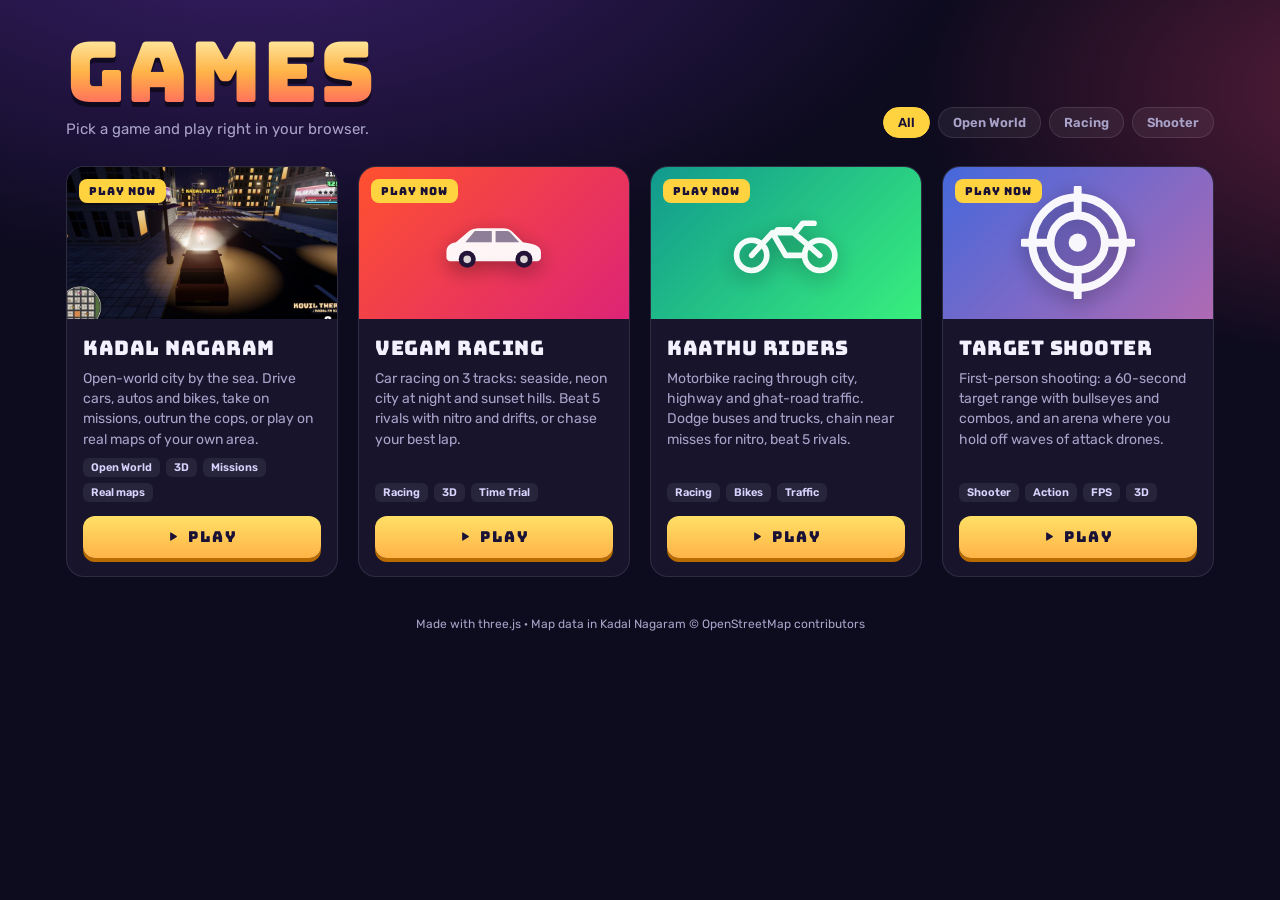
==== index.html @ bbee28ec "Add Target Shooter first-person game FPS in Target-Shooter/: 60-second target range (pop-up, moving," ====
<!doctype html>
<html lang="en">
<head>
  <meta charset="utf-8">
  <meta name="viewport" content="width=device-width, initial-scale=1, viewport-fit=cover">
  <title>Games</title>
  <meta name="description" content="Browser games: open-world city, racing and more.">
  <meta name="theme-color" content="#0d0b1e">
  <link rel="preconnect" href="https://fonts.googleapis.com">
  <link rel="preconnect" href="https://fonts.gstatic.com" crossorigin>
  <link href="https://fonts.googleapis.com/css2?family=Bungee&family=Rubik:wght@400;600;800&display=swap" rel="stylesheet">
  <style>
    :root {
      --bg: #0d0b1e; --bg2: #1a1236; --card: #17142c; --line: rgba(255, 255, 255, 0.1);
      --text: #f4f1ff; --muted: #a9a3c9; --gold: #ffd23f; --hot: #ff6b4a; --cool: #4dd2ff;
      --display: 'Bungee', 'Impact', sans-serif; --ui: 'Rubik', system-ui, -apple-system, 'Segoe UI', sans-serif;
    }
    * { box-sizing: border-box; }
    html, body { margin: 0; min-height: 100%; }
    body {
      background: radial-gradient(1200px 600px at 20% -10%, #3a1f6b 0%, transparent 60%),
                  radial-gradient(900px 500px at 110% 10%, #5a1d3a 0%, transparent 55%), var(--bg);
      color: var(--text); font-family: var(--ui);
    }
    .wrap { max-width: 1180px; margin: 0 auto; padding: 32px 16px 56px; }
    header { display: flex; align-items: flex-end; justify-content: space-between; gap: 16px; flex-wrap: wrap; margin-bottom: 28px; }
    h1 {
      font: clamp(44px, 9vw, 84px) / 0.95 var(--display); margin: 0; letter-spacing: 2px;
      background: linear-gradient(180deg, #fff3b0, #ffb347 50%, #ff5e62); -webkit-background-clip: text; background-clip: text; color: transparent;
      filter: drop-shadow(0 5px 0 rgba(0, 0, 0, 0.5));
    }
    .sub { color: var(--muted); margin: 8px 0 0; font-size: 15px; }
    .filters { display: flex; gap: 8px; flex-wrap: wrap; }
    .chip { font: 600 13px var(--ui); color: var(--muted); background: rgba(255, 255, 255, 0.06); border: 1px solid var(--line); padding: 7px 14px; border-radius: 999px; cursor: pointer; }
    .chip.on { color: #1a1236; background: var(--gold); border-color: var(--gold); }
    .grid { display: grid; grid-template-columns: repeat(auto-fill, minmax(min(260px, 100%), 1fr)); gap: 20px; }
    body { overflow-x: hidden; }
    .card, .body, .desc { min-width: 0; }
    .card {
      position: relative; display: flex; flex-direction: column; background: var(--card); border: 1px solid var(--line);
      border-radius: 18px; overflow: hidden; text-decoration: none; color: inherit;
      transition: transform 0.18s ease, box-shadow 0.18s ease, border-color 0.18s ease;
    }
    .card.ready:hover, .card.ready:focus-visible { transform: translateY(-4px); border-color: rgba(255, 210, 63, 0.6); box-shadow: 0 18px 40px rgba(0, 0, 0, 0.45), 0 0 0 1px rgba(255, 210, 63, 0.3); outline: none; }
    .thumb { aspect-ratio: 16 / 9; position: relative; overflow: hidden; display: grid; place-items: center; }
    .thumb img { width: 100%; height: 100%; object-fit: cover; display: block; transition: transform 0.4s ease; }
    .card.ready:hover .thumb img { transform: scale(1.05); }
    .thumb svg { width: 42%; height: auto; opacity: 0.95; filter: drop-shadow(0 6px 10px rgba(0, 0, 0, 0.35)); }
    .badge { position: absolute; top: 12px; left: 12px; font: 11px var(--display); letter-spacing: 1px; padding: 5px 10px; border-radius: 8px; }
    .badge.play { background: var(--gold); color: #1a1236; }
    .badge.soon { background: rgba(0, 0, 0, 0.55); color: #fff; border: 1px solid rgba(255, 255, 255, 0.25); }
    .body { padding: 16px 16px 18px; display: flex; flex-direction: column; gap: 8px; flex: 1; }
    .title { font: 20px var(--display); letter-spacing: 0.5px; margin: 0; }
    .desc { color: var(--muted); font-size: 14px; line-height: 1.45; margin: 0; flex: 1; }
    .tags { display: flex; gap: 6px; flex-wrap: wrap; }
    .tag { font-size: 11px; font-weight: 600; color: #d9d4ff; background: rgba(255, 255, 255, 0.07); padding: 3px 8px; border-radius: 6px; }
    .cta { margin-top: 6px; display: inline-flex; align-items: center; justify-content: center; gap: 8px; font: 15px var(--display); letter-spacing: 2px; padding: 11px 16px; border-radius: 12px; }
    .ready .cta { background: linear-gradient(180deg, #ffe066, #ffb347); color: #1a1236; box-shadow: 0 4px 0 #b86b00; }
    .soon .cta { background: rgba(255, 255, 255, 0.06); color: var(--muted); border: 1px dashed rgba(255, 255, 255, 0.2); }
    .card.soon { cursor: default; }
    .card.soon .thumb { filter: saturate(0.85); }
    footer { margin-top: 40px; color: var(--muted); font-size: 12px; text-align: center; }
    .empty { color: var(--muted); padding: 30px; text-align: center; grid-column: 1 / -1; }
    @media (max-width: 520px) { .wrap { padding-top: 22px; } .grid { gap: 14px; } }
  </style>
</head>
<body>
  <div class="wrap">
    <header>
      <div>
        <h1>Games</h1>
        <p class="sub">Pick a game and play right in your browser.</p>
      </div>
      <div class="filters" id="filters"></div>
    </header>
    <main class="grid" id="grid"></main>
    <footer>Made with three.js · Map data in Kadal Nagaram © OpenStreetMap contributors</footer>
  </div>

  <script>
    // Add a new game here: put its folder next to this file and set status to 'ready'.
    const GAMES = [
      {
        id: 'kadal-nagaram', title: 'Kadal Nagaram', path: 'GTA-Game/', status: 'ready', genre: 'Open World',
        desc: 'Open-world city by the sea. Drive cars, autos and bikes, take on missions, outrun the cops, or play on real maps of your own area.',
        tags: ['3D', 'Missions', 'Real maps'], img: 'assets/kadal-nagaram.jpg',
      },
      {
        id: 'car-race', title: 'Vegam Racing', path: 'Car-Race/', status: 'ready', genre: 'Racing',
        desc: 'Car racing on 3 tracks: seaside, neon city at night and sunset hills. Beat 5 rivals with nitro and drifts, or chase your best lap.', tags: ['Racing', '3D', 'Time Trial'],
        art: ['#ff512f', '#dd2476'], icon: 'car',
      },
      {
        id: 'bike-race', title: 'Kaathu Riders', path: 'Bike-Race/', status: 'ready', genre: 'Racing',
        desc: 'Motorbike racing through city, highway and ghat-road traffic. Dodge buses and trucks, chain near misses for nitro, beat 5 rivals.', tags: ['Racing', 'Bikes', 'Traffic'],
        art: ['#11998e', '#38ef7d'], icon: 'bike',
      },
      {
        id: 'gun-game', title: 'Target Shooter', path: 'Target-Shooter/', status: 'ready', genre: 'Shooter',
        desc: 'First-person shooting: a 60-second target range with bullseyes and combos, and an arena where you hold off waves of attack drones.', tags: ['Action', 'FPS', '3D'],
        art: ['#4568dc', '#b06ab3'], icon: 'target',
      },
    ];

    const ICONS = {
      car: '<svg viewBox="0 0 120 60" fill="none"><path d="M10 40c0-6 4-9 10-10l14-12c3-2 6-3 10-3h26c4 0 7 1 10 4l11 11c8 1 19 3 19 10v6c0 2-2 4-4 4H14c-2 0-4-2-4-4z" fill="#fff"/><path d="M40 18h18v12H30zM62 18h12c2 0 3 1 4 2l9 10H62z" fill="#2b1d4a" opacity=".55"/><circle cx="32" cy="48" r="9" fill="#1a1236"/><circle cx="32" cy="48" r="4" fill="#ddd"/><circle cx="92" cy="48" r="9" fill="#1a1236"/><circle cx="92" cy="48" r="4" fill="#ddd"/></svg>',
      bike: '<svg viewBox="0 0 120 70" fill="none"><circle cx="24" cy="48" r="16" stroke="#fff" stroke-width="6"/><circle cx="96" cy="48" r="16" stroke="#fff" stroke-width="6"/><path d="M24 48l22-24h22l12 10 16 14M46 24l14 24h20M70 24l8-10h12" stroke="#fff" stroke-width="6" stroke-linecap="round" stroke-linejoin="round"/><rect x="48" y="18" width="20" height="8" rx="4" fill="#fff"/></svg>',
      target: '<svg viewBox="0 0 100 100" fill="none"><circle cx="50" cy="50" r="40" stroke="#fff" stroke-width="7"/><circle cx="50" cy="50" r="24" stroke="#fff" stroke-width="7"/><circle cx="50" cy="50" r="8" fill="#fff"/><path d="M50 2v20M50 78v20M2 50h20M78 50h20" stroke="#fff" stroke-width="7" stroke-linecap="round"/></svg>',
    };

    const grid = document.getElementById('grid'), filters = document.getElementById('filters');
    let current = 'All';
    try { current = localStorage.getItem('games-filter') || 'All'; } catch (_) { /* ignore */ }

    function card(g) {
      const ready = g.status === 'ready';
      const el = document.createElement(ready ? 'a' : 'div');
      el.className = 'card ' + (ready ? 'ready' : 'soon');
      if (ready) { el.href = g.path; el.setAttribute('aria-label', 'Play ' + g.title); }
      const thumb = g.img
        ? `<img src="${g.img}" alt="${g.title} screenshot" loading="lazy">`
        : `<div style="position:absolute;inset:0;background:linear-gradient(135deg,${g.art[0]},${g.art[1]})"></div>${ICONS[g.icon] || ''}`;
      el.innerHTML = `
        <div class="thumb">${thumb}<span class="badge ${ready ? 'play' : 'soon'}">${ready ? 'PLAY NOW' : 'COMING SOON'}</span></div>
        <div class="body">
          <h2 class="title">${g.title}</h2>
          <p class="desc">${g.desc}</p>
          <div class="tags">${[g.genre, ...g.tags.filter((t) => t !== g.genre)].map((t) => `<span class="tag">${t}</span>`).join('')}</div>
          <span class="cta">${ready ? '▶ PLAY' : 'COMING SOON'}</span>
        </div>`;
      return el;
    }

    function render() {
      const genres = ['All', ...new Set(GAMES.map((g) => g.genre))];
      if (!genres.includes(current)) current = 'All';
      filters.innerHTML = '';
      for (const gname of genres) {
        const b = document.createElement('button');
        b.className = 'chip' + (gname === current ? ' on' : '');
        b.textContent = gname;
        b.onclick = () => { current = gname; try { localStorage.setItem('games-filter', gname); } catch (_) { /* ignore */ } render(); };
        filters.appendChild(b);
      }
      grid.innerHTML = '';
      const list = GAMES.filter((g) => current === 'All' || g.genre === current)
        .sort((a, b) => (a.status === b.status ? 0 : a.status === 'ready' ? -1 : 1));
      if (!list.length) grid.innerHTML = '<p class="empty">No games here yet.</p>';
      for (const g of list) grid.appendChild(card(g));
    }
    render();
  </script>
</body>
</html>
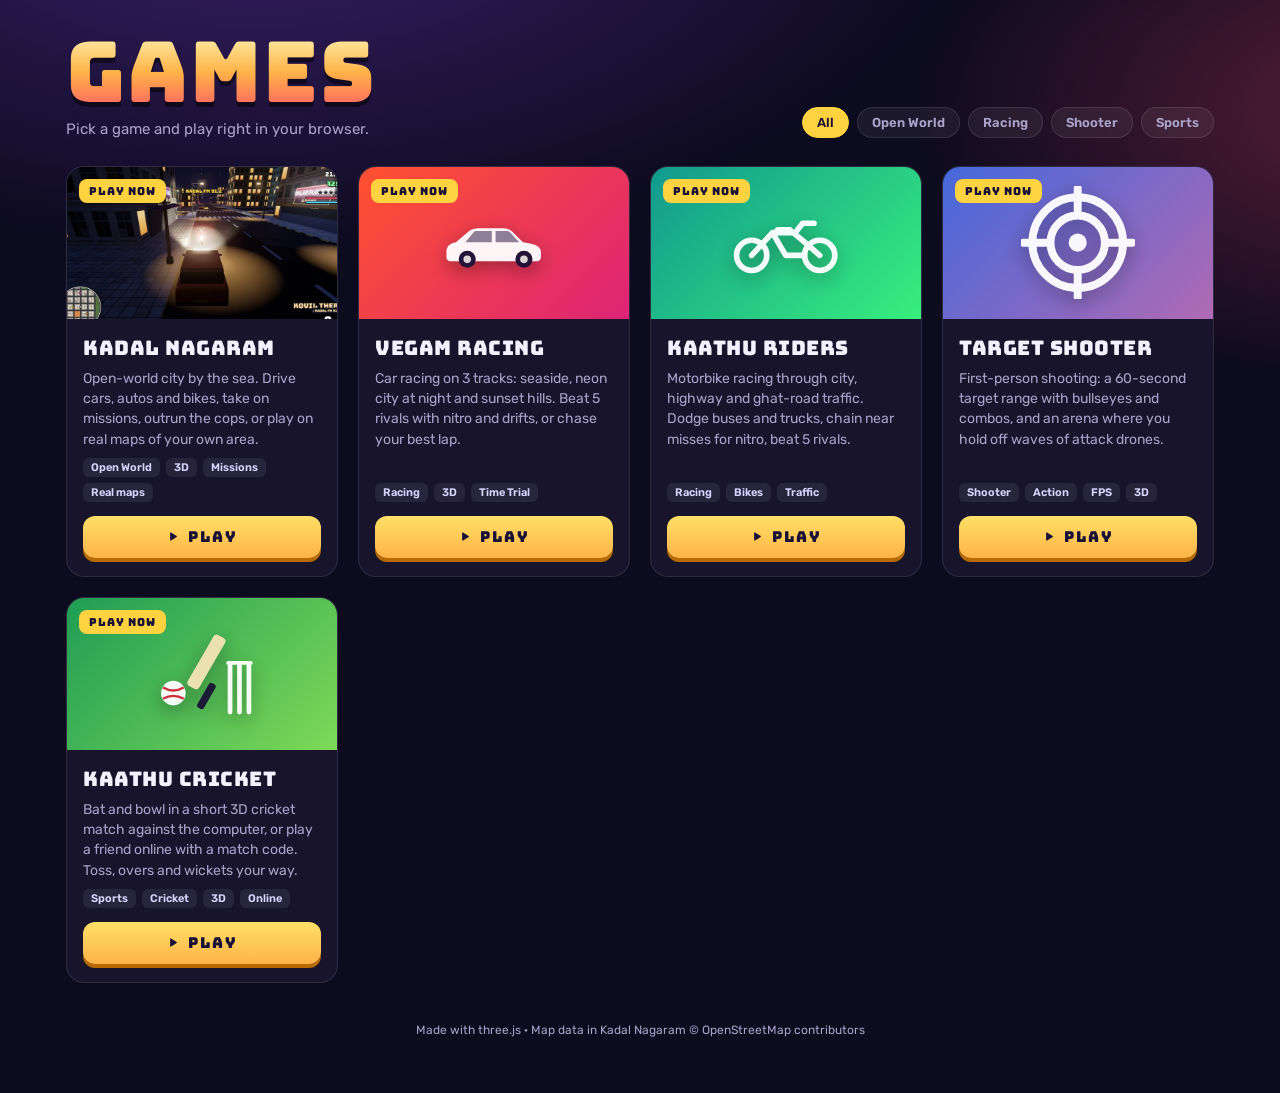
==== commit 475497a3: "Add Kaathu Cricket game 3D cricket in Cricket-Game/ with a TV-broadcast view: bat and bowl vs the co" ====
--- a/index.html
+++ b/index.html
@@ -100,11 +100,17 @@
         desc: 'First-person shooting: a 60-second target range with bullseyes and combos, and an arena where you hold off waves of attack drones.', tags: ['Action', 'FPS', '3D'],
         art: ['#4568dc', '#b06ab3'], icon: 'target',
       },
+      {
+        id: 'cricket', title: 'Kaathu Cricket', path: 'Cricket-Game/', status: 'ready', genre: 'Sports',
+        desc: 'Bat and bowl in a short 3D cricket match against the computer, or play a friend online with a match code. Toss, overs and wickets your way.', tags: ['Cricket', '3D', 'Online'],
+        art: ['#1f9d55', '#7ed957'], icon: 'cricket',
+      },
     ];
 
     const ICONS = {
       car: '<svg viewBox="0 0 120 60" fill="none"><path d="M10 40c0-6 4-9 10-10l14-12c3-2 6-3 10-3h26c4 0 7 1 10 4l11 11c8 1 19 3 19 10v6c0 2-2 4-4 4H14c-2 0-4-2-4-4z" fill="#fff"/><path d="M40 18h18v12H30zM62 18h12c2 0 3 1 4 2l9 10H62z" fill="#2b1d4a" opacity=".55"/><circle cx="32" cy="48" r="9" fill="#1a1236"/><circle cx="32" cy="48" r="4" fill="#ddd"/><circle cx="92" cy="48" r="9" fill="#1a1236"/><circle cx="92" cy="48" r="4" fill="#ddd"/></svg>',
       bike: '<svg viewBox="0 0 120 70" fill="none"><circle cx="24" cy="48" r="16" stroke="#fff" stroke-width="6"/><circle cx="96" cy="48" r="16" stroke="#fff" stroke-width="6"/><path d="M24 48l22-24h22l12 10 16 14M46 24l14 24h20M70 24l8-10h12" stroke="#fff" stroke-width="6" stroke-linecap="round" stroke-linejoin="round"/><rect x="48" y="18" width="20" height="8" rx="4" fill="#fff"/></svg>',
+      cricket: '<svg viewBox="0 0 120 100" fill="none"><rect x="58" y="6" width="14" height="62" rx="4" transform="rotate(30 65 37)" fill="#f3e3b5"/><rect x="61" y="58" width="8" height="30" rx="3" transform="rotate(30 65 73)" fill="#1a1236"/><circle cx="30" cy="70" r="13" fill="#fff"/><path d="M19 64c7 4 15 4 22 0M19 76c7-4 15-4 22 0" stroke="#d7263d" stroke-width="2.5"/><path d="M90 40v50M100 40v50M110 40v50" stroke="#fff" stroke-width="5" stroke-linecap="round"/><path d="M88 38h24" stroke="#fff" stroke-width="4" stroke-linecap="round"/></svg>',
       target: '<svg viewBox="0 0 100 100" fill="none"><circle cx="50" cy="50" r="40" stroke="#fff" stroke-width="7"/><circle cx="50" cy="50" r="24" stroke="#fff" stroke-width="7"/><circle cx="50" cy="50" r="8" fill="#fff"/><path d="M50 2v20M50 78v20M2 50h20M78 50h20" stroke="#fff" stroke-width="7" stroke-linecap="round"/></svg>',
     };
 
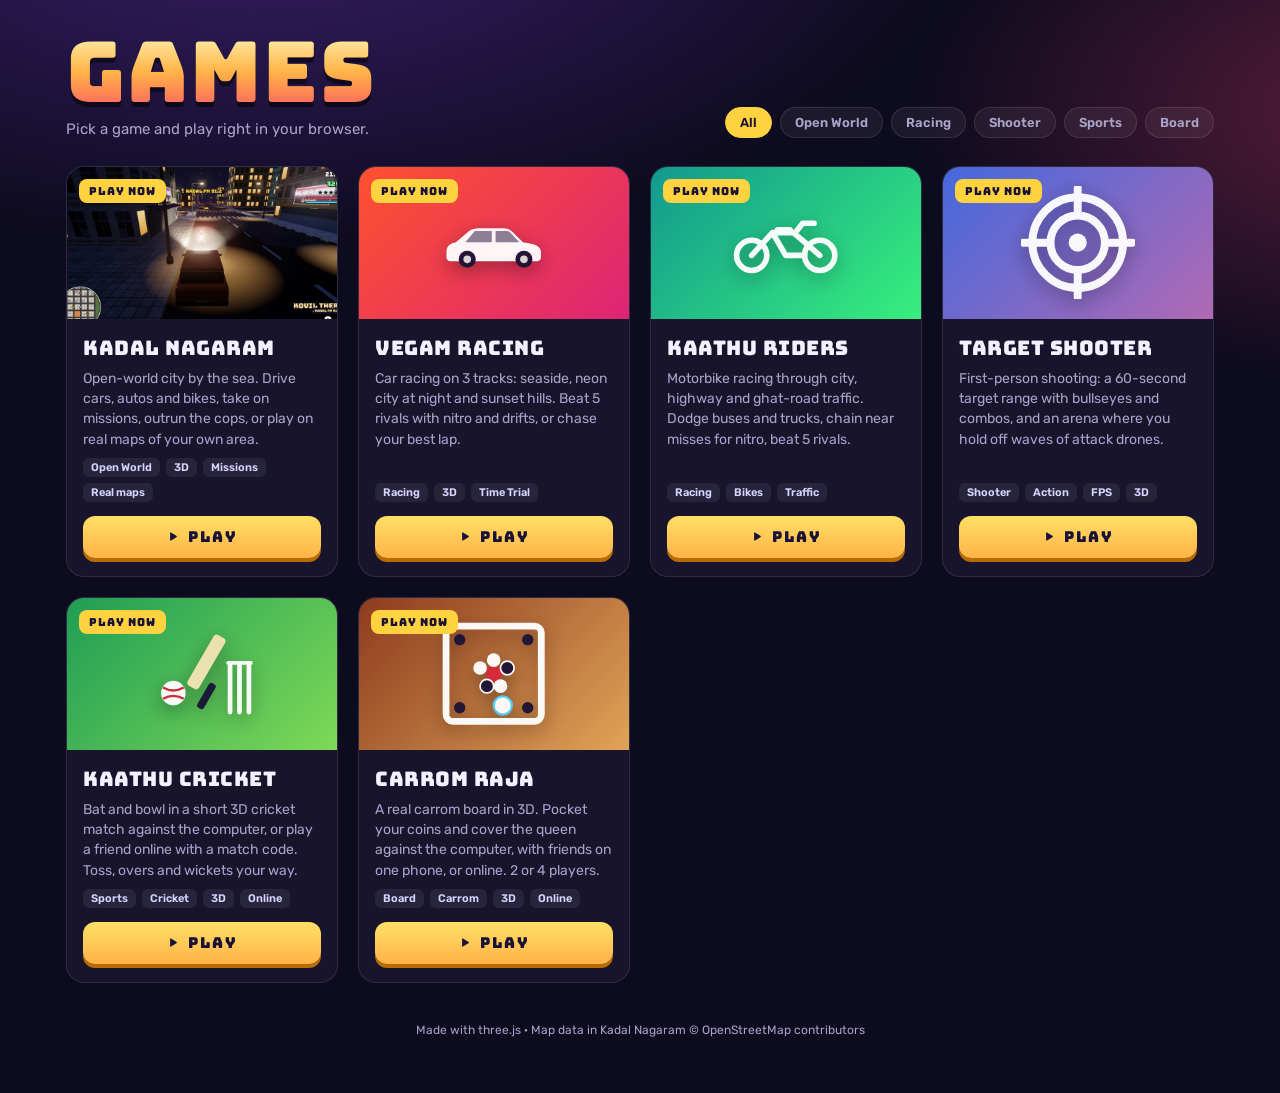
==== commit aaf6c1d0: "Add Carrom Raja: 3D carrom for 2 or 4 players Real-proportion board with printed markings, rosewood " ====
--- a/index.html
+++ b/index.html
@@ -62,7 +62,14 @@
     footer { margin-top: 40px; color: var(--muted); font-size: 12px; text-align: center; }
     .empty { color: var(--muted); padding: 30px; text-align: center; grid-column: 1 / -1; }
     @media (max-width: 520px) { .wrap { padding-top: 22px; } .grid { gap: 14px; } }
+    /* phones held sideways: compact header, three games per row */
+    @media (orientation: landscape) and (max-height: 520px) {
+      .wrap { padding: 14px max(16px, env(safe-area-inset-right)) 28px max(16px, env(safe-area-inset-left)); }
+      header { margin-bottom: 14px; } h1 { font-size: 40px; } .sub { font-size: 13px; margin-top: 4px; }
+      .grid { grid-template-columns: repeat(3, minmax(0, 1fr)); gap: 12px; }
+    }
   </style>
+  <script src="pwa.js"></script>
 </head>
 <body>
   <div class="wrap">
@@ -105,12 +112,18 @@
         desc: 'Bat and bowl in a short 3D cricket match against the computer, or play a friend online with a match code. Toss, overs and wickets your way.', tags: ['Cricket', '3D', 'Online'],
         art: ['#1f9d55', '#7ed957'], icon: 'cricket',
       },
+      {
+        id: 'carrom', title: 'Carrom Raja', path: 'Carrom-Game/', status: 'ready', genre: 'Board',
+        desc: 'A real carrom board in 3D. Pocket your coins and cover the queen against the computer, with friends on one phone, or online. 2 or 4 players.', tags: ['Carrom', '3D', 'Online'],
+        art: ['#8e3b1f', '#e0a458'], icon: 'carrom',
+      },
     ];
 
     const ICONS = {
       car: '<svg viewBox="0 0 120 60" fill="none"><path d="M10 40c0-6 4-9 10-10l14-12c3-2 6-3 10-3h26c4 0 7 1 10 4l11 11c8 1 19 3 19 10v6c0 2-2 4-4 4H14c-2 0-4-2-4-4z" fill="#fff"/><path d="M40 18h18v12H30zM62 18h12c2 0 3 1 4 2l9 10H62z" fill="#2b1d4a" opacity=".55"/><circle cx="32" cy="48" r="9" fill="#1a1236"/><circle cx="32" cy="48" r="4" fill="#ddd"/><circle cx="92" cy="48" r="9" fill="#1a1236"/><circle cx="92" cy="48" r="4" fill="#ddd"/></svg>',
       bike: '<svg viewBox="0 0 120 70" fill="none"><circle cx="24" cy="48" r="16" stroke="#fff" stroke-width="6"/><circle cx="96" cy="48" r="16" stroke="#fff" stroke-width="6"/><path d="M24 48l22-24h22l12 10 16 14M46 24l14 24h20M70 24l8-10h12" stroke="#fff" stroke-width="6" stroke-linecap="round" stroke-linejoin="round"/><rect x="48" y="18" width="20" height="8" rx="4" fill="#fff"/></svg>',
       cricket: '<svg viewBox="0 0 120 100" fill="none"><rect x="58" y="6" width="14" height="62" rx="4" transform="rotate(30 65 37)" fill="#f3e3b5"/><rect x="61" y="58" width="8" height="30" rx="3" transform="rotate(30 65 73)" fill="#1a1236"/><circle cx="30" cy="70" r="13" fill="#fff"/><path d="M19 64c7 4 15 4 22 0M19 76c7-4 15-4 22 0" stroke="#d7263d" stroke-width="2.5"/><path d="M90 40v50M100 40v50M110 40v50" stroke="#fff" stroke-width="5" stroke-linecap="round"/><path d="M88 38h24" stroke="#fff" stroke-width="4" stroke-linecap="round"/></svg>',
+      carrom: '<svg viewBox="0 0 100 100" fill="none"><rect x="8" y="8" width="84" height="84" rx="6" stroke="#fff" stroke-width="6"/><circle cx="20" cy="20" r="5" fill="#1a1236"/><circle cx="80" cy="20" r="5" fill="#1a1236"/><circle cx="20" cy="80" r="5" fill="#1a1236"/><circle cx="80" cy="80" r="5" fill="#1a1236"/><circle cx="50" cy="50" r="7" fill="#d7263d"/><circle cx="38" cy="45" r="6" fill="#fff"/><circle cx="62" cy="45" r="6" fill="#1a1236" stroke="#fff" stroke-width="1.5"/><circle cx="44" cy="61" r="6" fill="#1a1236" stroke="#fff" stroke-width="1.5"/><circle cx="56" cy="61" r="6" fill="#fff"/><circle cx="50" cy="38" r="6" fill="#fff"/><circle cx="58" cy="78" r="8" fill="#fff" stroke="#4dd2ff" stroke-width="2"/></svg>',
       target: '<svg viewBox="0 0 100 100" fill="none"><circle cx="50" cy="50" r="40" stroke="#fff" stroke-width="7"/><circle cx="50" cy="50" r="24" stroke="#fff" stroke-width="7"/><circle cx="50" cy="50" r="8" fill="#fff"/><path d="M50 2v20M50 78v20M2 50h20M78 50h20" stroke="#fff" stroke-width="7" stroke-linecap="round"/></svg>',
     };
 
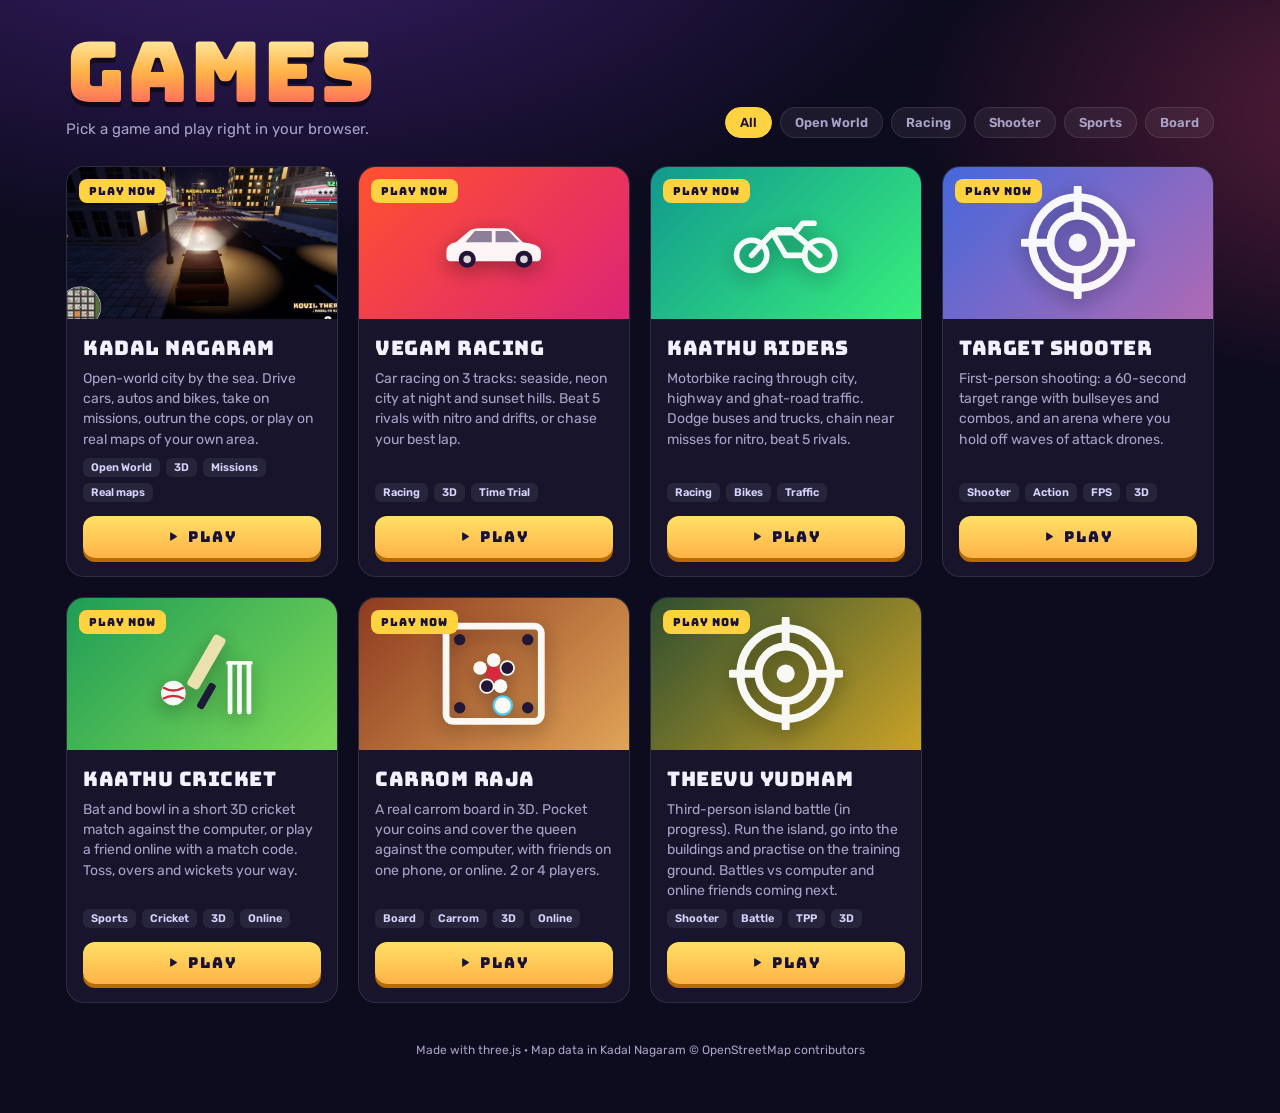
==== commit 3b3157cf: "Add Theevu Yudham step 1: island training ground Third-person island battle game, first step: a 1 km" ====
--- a/index.html
+++ b/index.html
@@ -117,6 +117,11 @@
         desc: 'A real carrom board in 3D. Pocket your coins and cover the queen against the computer, with friends on one phone, or online. 2 or 4 players.', tags: ['Carrom', '3D', 'Online'],
         art: ['#8e3b1f', '#e0a458'], icon: 'carrom',
       },
+      {
+        id: 'battle', title: 'Theevu Yudham', path: 'Battle-Game/', status: 'ready', genre: 'Shooter',
+        desc: 'Third-person island battle (in progress). Run the island, go into the buildings and practise on the training ground. Battles vs computer and online friends coming next.', tags: ['Battle', 'TPP', '3D'],
+        art: ['#2f4f2f', '#c9a227'], icon: 'target',
+      },
     ];
 
     const ICONS = {
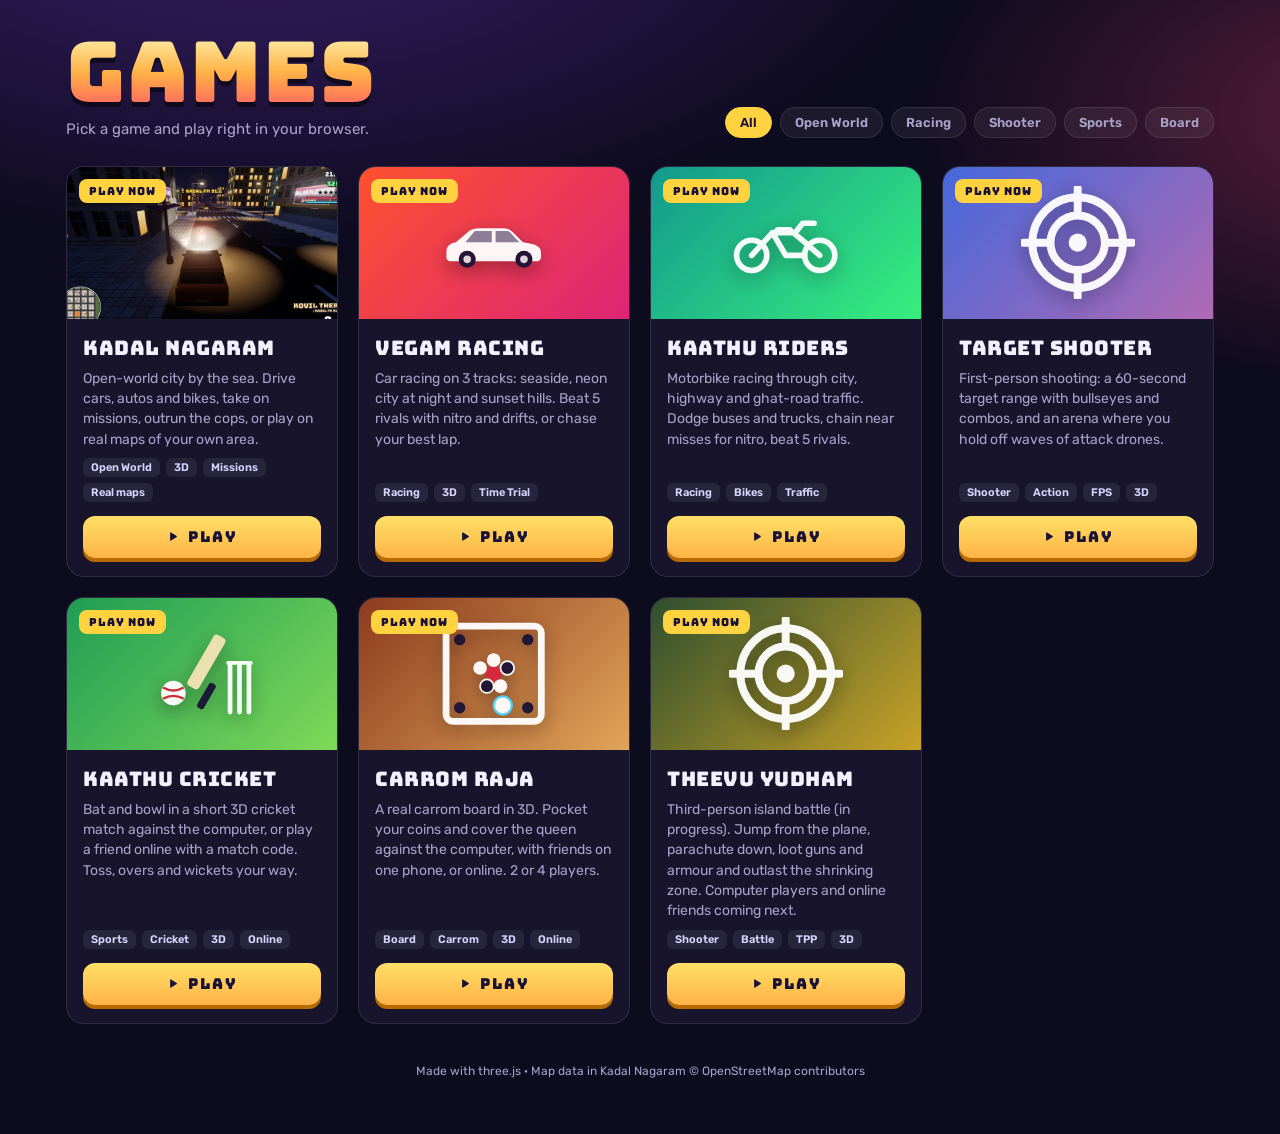
==== commit 01d6f7dc: "Theevu Yudham step 2: drop, loot and the safe zone Solo battle mode: plane route across the island, " ====
--- a/index.html
+++ b/index.html
@@ -119,7 +119,7 @@
       },
       {
         id: 'battle', title: 'Theevu Yudham', path: 'Battle-Game/', status: 'ready', genre: 'Shooter',
-        desc: 'Third-person island battle (in progress). Run the island, go into the buildings and practise on the training ground. Battles vs computer and online friends coming next.', tags: ['Battle', 'TPP', '3D'],
+        desc: 'Third-person island battle (in progress). Jump from the plane, parachute down, loot guns and armour and outlast the shrinking zone. Computer players and online friends coming next.', tags: ['Battle', 'TPP', '3D'],
         art: ['#2f4f2f', '#c9a227'], icon: 'target',
       },
     ];
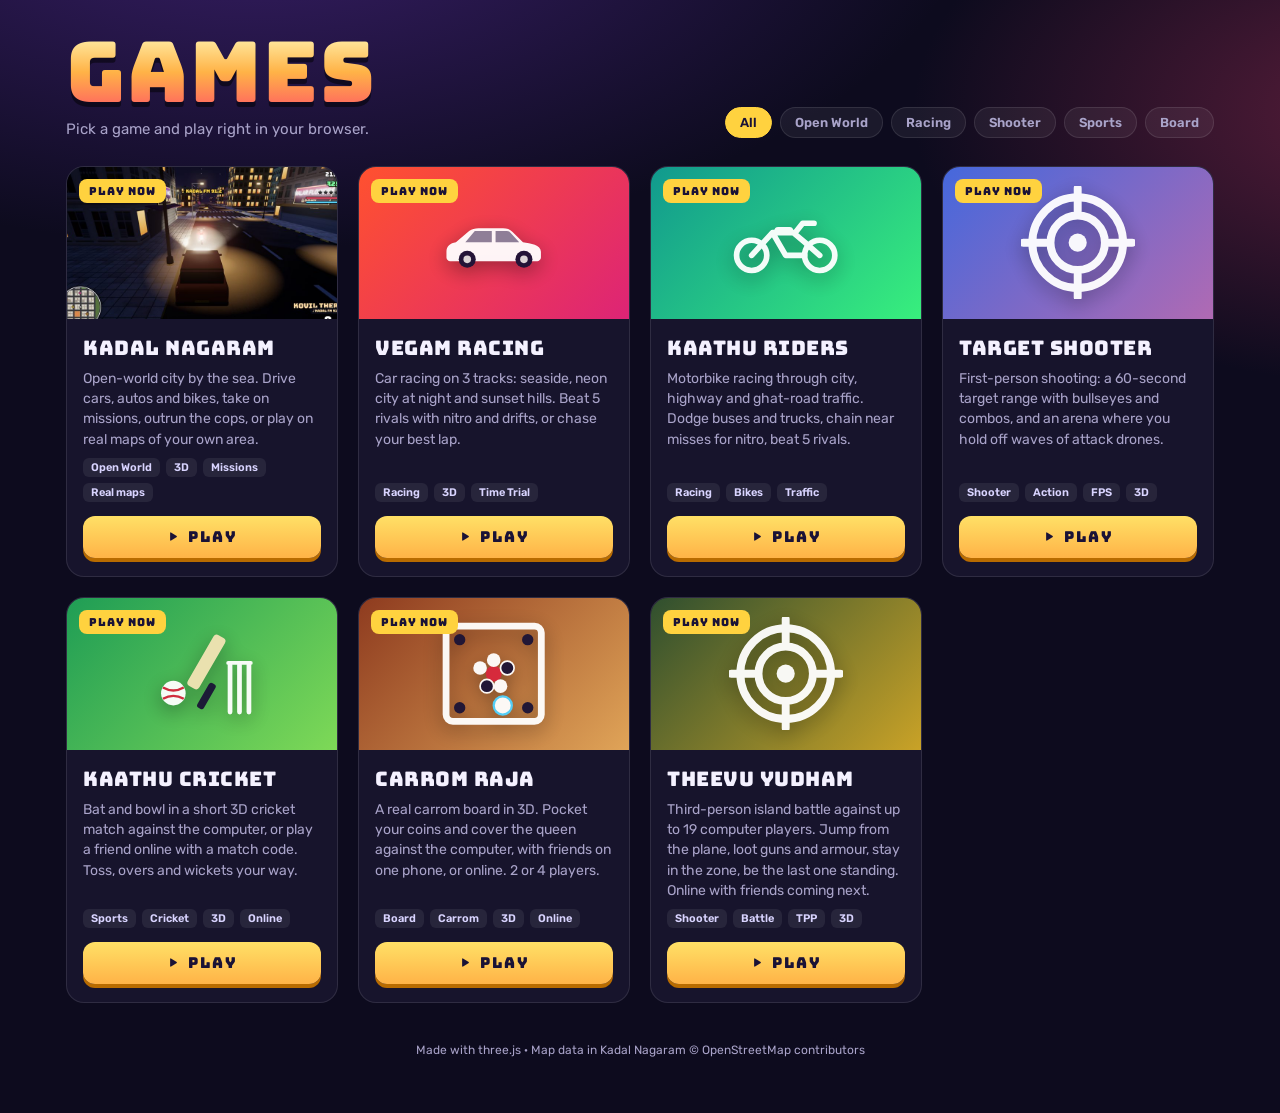
==== commit c0f78169: "Theevu Yudham step 3: computer players 11-19 computer players (Easy/Normal/Hard) jump from the plane" ====
--- a/index.html
+++ b/index.html
@@ -119,7 +119,7 @@
       },
       {
         id: 'battle', title: 'Theevu Yudham', path: 'Battle-Game/', status: 'ready', genre: 'Shooter',
-        desc: 'Third-person island battle (in progress). Jump from the plane, parachute down, loot guns and armour and outlast the shrinking zone. Computer players and online friends coming next.', tags: ['Battle', 'TPP', '3D'],
+        desc: 'Third-person island battle against up to 19 computer players. Jump from the plane, loot guns and armour, stay in the zone, be the last one standing. Online with friends coming next.', tags: ['Battle', 'TPP', '3D'],
         art: ['#2f4f2f', '#c9a227'], icon: 'target',
       },
     ];
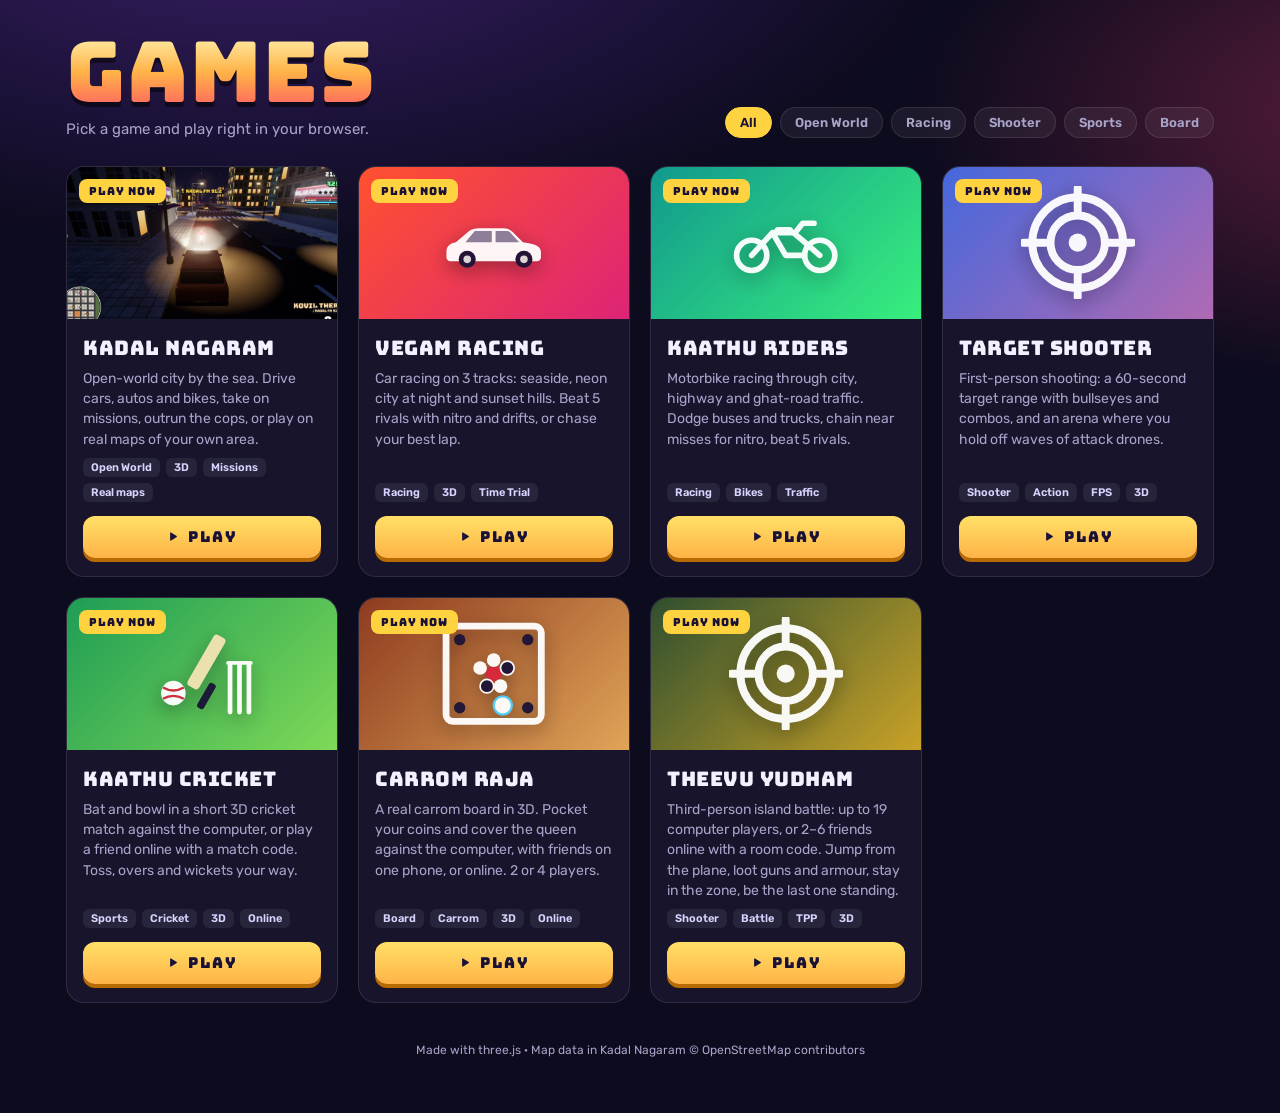
==== commit 0c6574a0: "Theevu Yudham step 4: online matches with friends Room code + name for 2-6 friends (PeerJS, host rel" ====
--- a/index.html
+++ b/index.html
@@ -119,7 +119,7 @@
       },
       {
         id: 'battle', title: 'Theevu Yudham', path: 'Battle-Game/', status: 'ready', genre: 'Shooter',
-        desc: 'Third-person island battle against up to 19 computer players. Jump from the plane, loot guns and armour, stay in the zone, be the last one standing. Online with friends coming next.', tags: ['Battle', 'TPP', '3D'],
+        desc: 'Third-person island battle: up to 19 computer players, or 2–6 friends online with a room code. Jump from the plane, loot guns and armour, stay in the zone, be the last one standing.', tags: ['Battle', 'TPP', '3D'],
         art: ['#2f4f2f', '#c9a227'], icon: 'target',
       },
     ];
